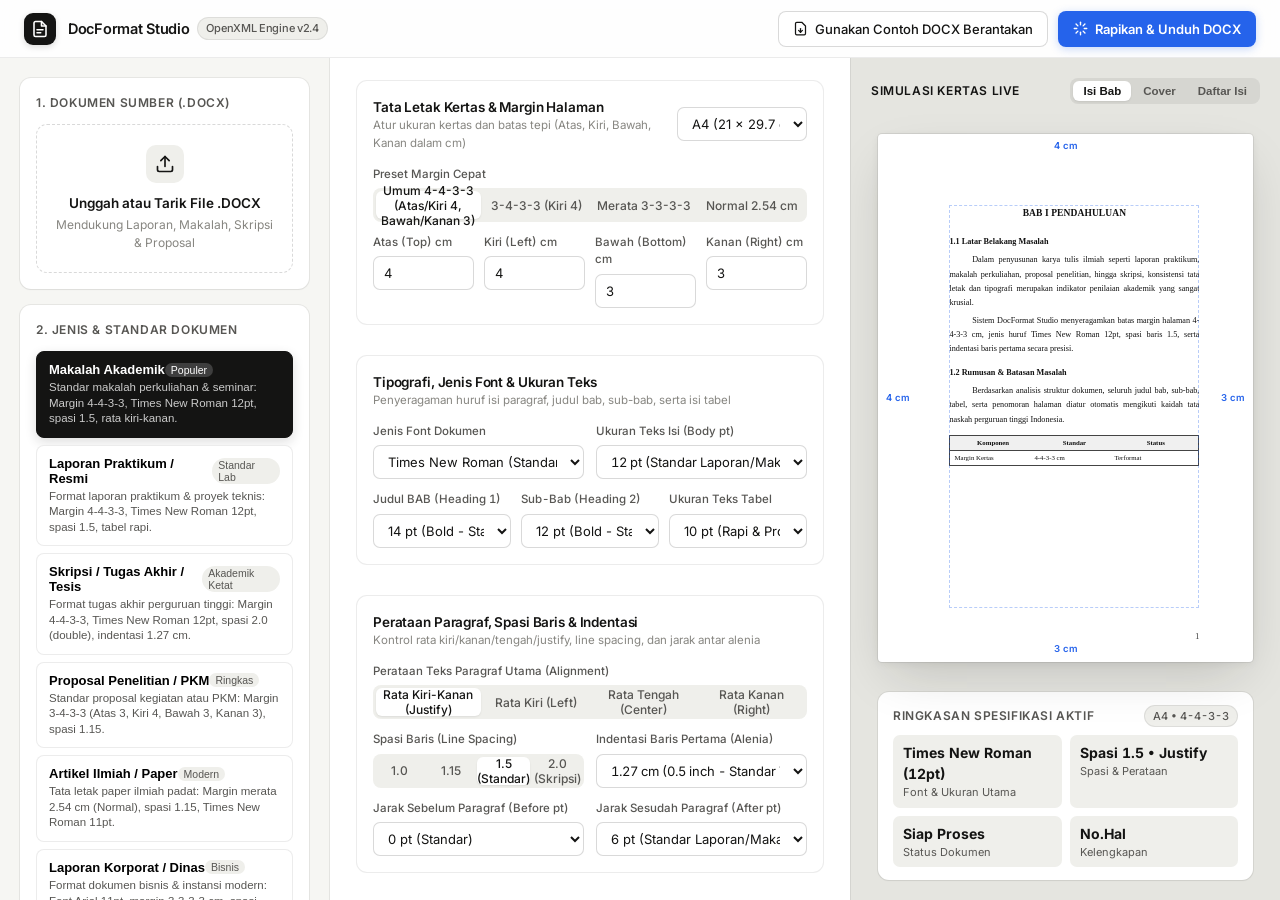
==== static/index.html @ 8f05985a "first commit" ====
<!DOCTYPE html>
<html lang="id">
<head>
  <meta charset="UTF-8" />
  <meta name="viewport" content="width=device-width, initial-scale=1.0" />
  <title>DocFormat Studio — Otomatisasi Format Laporan, Makalah & Skripsi (.DOCX)</title>
  <link rel="preconnect" href="https://fonts.googleapis.com">
  <link rel="preconnect" href="https://fonts.gstatic.com" crossorigin>
  <link href="https://fonts.googleapis.com/css2?family=Inter:wght@400;500;600;700&display=swap" rel="stylesheet">
  <link rel="stylesheet" href="styles.css" />
</head>
<body>
  <header class="app-header">
    <div class="brand-cluster">
      <div class="brand-mark">
        <svg width="18" height="18" viewBox="0 0 24 24" fill="none" stroke="currentColor" stroke-width="2.1" stroke-linecap="round" stroke-linejoin="round">
          <path d="M14 2H6a2 2 0 0 0-2 2v16a2 2 0 0 0 2 2h12a2 2 0 0 0 2-2V8z"></path>
          <polyline points="14 2 14 8 20 8"></polyline>
          <line x1="8" y1="13" x2="16" y2="13"></line>
          <line x1="8" y1="17" x2="13" y2="17"></line>
        </svg>
      </div>
      <div class="brand-title">
        DocFormat Studio
        <span class="brand-pill">OpenXML Engine v2.4</span>
      </div>
    </div>

    <div class="header-actions">
      <button type="button" id="btnLoadSample" class="btn btn-secondary" title="Muat contoh file DOCX berantakan untuk uji coba">
        <svg width="15" height="15" viewBox="0 0 24 24" fill="none" stroke="currentColor" stroke-width="2" stroke-linecap="round" stroke-linejoin="round">
          <path d="M14 2H6a2 2 0 0 0-2 2v16a2 2 0 0 0 2 2h12a2 2 0 0 0 2-2V8z"></path>
          <path d="M12 18v-6"></path>
          <path d="M9 15l3 3 3-3"></path>
        </svg>
        Gunakan Contoh DOCX Berantakan
      </button>

      <button type="button" id="btnProcessDoc" class="btn btn-brand">
        <svg width="15" height="15" viewBox="0 0 24 24" fill="none" stroke="currentColor" stroke-width="2.2" stroke-linecap="round" stroke-linejoin="round">
          <path d="M12 2v4"></path>
          <path d="m16.2 7.8 2.9-2.9"></path>
          <path d="M18 12h4"></path>
          <path d="m16.2 16.2 2.9 2.9"></path>
          <path d="M12 18v4"></path>
          <path d="m4.9 19.1 2.9-2.9"></path>
          <path d="M2 12h4"></path>
          <path d="m4.9 4.9 2.9 2.9"></path>
        </svg>
        <span id="btnProcessLabel">Rapikan &amp; Unduh DOCX</span>
      </button>
    </div>
  </header>

  <main class="workspace-grid">
    <!-- LEFT COLUMN: UPLOAD, PRESETS, MODULE CHECKLIST -->
    <aside class="col-panel col-left">
      <div class="panel-card">
        <div class="section-header">
          <span class="section-title">1. Dokumen Sumber (.DOCX)</span>
          <span id="fileSizeBadge" class="brand-pill tnum" style="display:none;">0 KB</span>
        </div>

        <input type="file" id="fileInput" accept=".docx" style="display:none;" />
        <div id="dropzone" class="dropzone">
          <div class="dropzone-icon">
            <svg width="20" height="20" viewBox="0 0 24 24" fill="none" stroke="currentColor" stroke-width="2" stroke-linecap="round" stroke-linejoin="round">
              <path d="M21 15v4a2 2 0 0 1-2 2H5a2 2 0 0 1-2-2v-4"></path>
              <polyline points="17 8 12 3 7 8"></polyline>
              <line x1="12" y1="3" x2="12" y2="15"></line>
            </svg>
          </div>
          <div class="dropzone-title" id="dropzoneTitle">Unggah atau Tarik File .DOCX</div>
          <div class="dropzone-sub">Mendukung Laporan, Makalah, Skripsi &amp; Proposal</div>
        </div>

        <div id="fileStatusBox" class="file-status-box">
          <div class="file-meta-top">
            <span class="file-name" id="inspectedFilename">dokumen.docx</span>
          </div>
          <div class="file-badges" id="inspectedBadges"></div>
        </div>
      </div>

      <div class="panel-card">
        <div class="section-header">
          <span class="section-title">2. Jenis &amp; Standar Dokumen</span>
        </div>
        <div id="presetList" class="preset-grid"></div>
      </div>

      <div class="panel-card">
        <div class="section-header">
          <span class="section-title">3. Bagian yang Dirapikan</span>
          <button type="button" id="btnToggleAllModules" style="border:none;background:none;color:var(--brand);font-size:11.5px;font-weight:600;cursor:pointer;">Pilih Semua</button>
        </div>
        <div class="module-checklist" id="moduleChecklist">
          <label class="module-chip checked" data-mod="margin">
            <input type="checkbox" checked />
            <span class="chip-box">✓</span>
            <span>Margin &amp; Kertas</span>
          </label>
          <label class="module-chip checked" data-mod="font">
            <input type="checkbox" checked />
            <span class="chip-box">✓</span>
            <span>Jenis Font</span>
          </label>
          <label class="module-chip checked" data-mod="font_size">
            <input type="checkbox" checked />
            <span class="chip-box">✓</span>
            <span>Ukuran Teks</span>
          </label>
          <label class="module-chip checked" data-mod="alignment">
            <input type="checkbox" checked />
            <span class="chip-box">✓</span>
            <span>Perataan Teks</span>
          </label>
          <label class="module-chip checked" data-mod="line_spacing">
            <input type="checkbox" checked />
            <span class="chip-box">✓</span>
            <span>Spasi Baris</span>
          </label>
          <label class="module-chip checked" data-mod="paragraph_spacing">
            <input type="checkbox" checked />
            <span class="chip-box">✓</span>
            <span>Jarak Paragraf</span>
          </label>
          <label class="module-chip checked" data-mod="indentation">
            <input type="checkbox" checked />
            <span class="chip-box">✓</span>
            <span>Indentasi Alenia</span>
          </label>
          <label class="module-chip checked" data-mod="headings">
            <input type="checkbox" checked />
            <span class="chip-box">✓</span>
            <span>Heading Bab/Sub</span>
          </label>
          <label class="module-chip checked" data-mod="page_numbers">
            <input type="checkbox" checked />
            <span class="chip-box">✓</span>
            <span>Nomor Halaman</span>
          </label>
          <label class="module-chip checked" data-mod="tables">
            <input type="checkbox" checked />
            <span class="chip-box">✓</span>
            <span>Format Tabel</span>
          </label>
          <label class="module-chip checked" data-mod="clean_empty_lines">
            <input type="checkbox" checked />
            <span class="chip-box">✓</span>
            <span>Hapus Enter Kosong</span>
          </label>
          <label class="module-chip" data-mod="auto_toc">
            <input type="checkbox" />
            <span class="chip-box">✓</span>
            <span>Daftar Isi Otomatis</span>
          </label>
          <label class="module-chip" data-mod="auto_cover" style="grid-column: span 2;">
            <input type="checkbox" />
            <span class="chip-box">✓</span>
            <span>Buat Cover Otomatis (Jika Belum Ada)</span>
          </label>
        </div>
      </div>
    </aside>

    <!-- CENTER COLUMN: GRANULAR FORMATTING CONTROLS -->
    <section class="col-panel col-center">
      <!-- GROUP A: MARGIN & UKURAN KERTAS -->
      <div class="config-group" id="groupMargin">
        <div class="group-header">
          <div>
            <div class="group-title">Tata Letak Kertas &amp; Margin Halaman</div>
            <div class="group-subtitle">Atur ukuran kertas dan batas tepi (Atas, Kiri, Bawah, Kanan dalam cm)</div>
          </div>
          <select id="paperSize" class="select-control" style="width:130px;">
            <option value="A4">A4 (21 × 29.7 cm)</option>
            <option value="F4">F4 / Folio (21.5 × 33 cm)</option>
            <option value="Letter">Letter (21.6 × 27.9 cm)</option>
            <option value="Legal">Legal (21.6 × 35.6 cm)</option>
          </select>
        </div>

        <div class="form-field" style="margin-bottom:12px;">
          <span class="form-label">Preset Margin Cepat</span>
          <div class="segmented-pills" id="marginPresetGroup">
            <button type="button" class="seg-btn active" data-margin="4,4,3,3">Umum 4-4-3-3 (Atas/Kiri 4, Bawah/Kanan 3)</button>
            <button type="button" class="seg-btn" data-margin="3,4,3,3">3-4-3-3 (Kiri 4)</button>
            <button type="button" class="seg-btn" data-margin="3,3,3,3">Merata 3-3-3-3</button>
            <button type="button" class="seg-btn" data-margin="2.54,2.54,2.54,2.54">Normal 2.54 cm</button>
          </div>
        </div>

        <div class="field-grid-4 tnum">
          <div class="form-field">
            <label class="form-label" for="marginTop">Atas (Top) cm</label>
            <input type="number" id="marginTop" class="input-control" step="0.1" min="1" max="8" value="4.0" />
          </div>
          <div class="form-field">
            <label class="form-label" for="marginLeft">Kiri (Left) cm</label>
            <input type="number" id="marginLeft" class="input-control" step="0.1" min="1" max="8" value="4.0" />
          </div>
          <div class="form-field">
            <label class="form-label" for="marginBottom">Bawah (Bottom) cm</label>
            <input type="number" id="marginBottom" class="input-control" step="0.1" min="1" max="8" value="3.0" />
          </div>
          <div class="form-field">
            <label class="form-label" for="marginRight">Kanan (Right) cm</label>
            <input type="number" id="marginRight" class="input-control" step="0.1" min="1" max="8" value="3.0" />
          </div>
        </div>
      </div>

      <!-- GROUP B: TIPOGRAFI, JENIS FONT & UKURAN TEKS -->
      <div class="config-group" id="groupTypography">
        <div class="group-header">
          <div>
            <div class="group-title">Tipografi, Jenis Font &amp; Ukuran Teks</div>
            <div class="group-subtitle">Penyeragaman huruf isi paragraf, judul bab, sub-bab, serta isi tabel</div>
          </div>
        </div>

        <div class="field-grid-2" style="margin-bottom:12px;">
          <div class="form-field">
            <label class="form-label" for="fontName">Jenis Font Dokumen</label>
            <select id="fontName" class="select-control">
              <option value="Times New Roman">Times New Roman (Standar Karya Ilmiah)</option>
              <option value="Arial">Arial (Laporan Teknis / Dinas)</option>
              <option value="Calibri">Calibri (Dokumen Modern)</option>
              <option value="Georgia">Georgia (Editorial Akademik)</option>
              <option value="Garamond">Garamond (Buku &amp; Monograf)</option>
              <option value="Bookman Old Style">Bookman Old Style</option>
              <option value="Tahoma">Tahoma</option>
            </select>
          </div>
          <div class="form-field">
            <label class="form-label" for="fontSizeBody">Ukuran Teks Isi (Body pt)</label>
            <select id="fontSizeBody" class="select-control tnum">
              <option value="10">10 pt</option>
              <option value="11">11 pt</option>
              <option value="12" selected>12 pt (Standar Laporan/Makalah)</option>
              <option value="13">13 pt</option>
              <option value="14">14 pt</option>
            </select>
          </div>
        </div>

        <div class="field-grid-3 tnum">
          <div class="form-field">
            <label class="form-label" for="fontSizeH1">Judul BAB (Heading 1)</label>
            <select id="fontSizeH1" class="select-control">
              <option value="12">12 pt (Bold)</option>
              <option value="13">13 pt (Bold)</option>
              <option value="14" selected>14 pt (Bold - Standar)</option>
              <option value="16">16 pt (Bold)</option>
            </select>
          </div>
          <div class="form-field">
            <label class="form-label" for="fontSizeH2">Sub-Bab (Heading 2)</label>
            <select id="fontSizeH2" class="select-control">
              <option value="11">11 pt (Bold)</option>
              <option value="12" selected>12 pt (Bold - Standar)</option>
              <option value="13">13 pt (Bold)</option>
            </select>
          </div>
          <div class="form-field">
            <label class="form-label" for="fontSizeTable">Ukuran Teks Tabel</label>
            <select id="fontSizeTable" class="select-control">
              <option value="9">9 pt</option>
              <option value="10" selected>10 pt (Rapi &amp; Proporsional)</option>
              <option value="11">11 pt</option>
              <option value="12">12 pt</option>
            </select>
          </div>
        </div>
      </div>

      <!-- GROUP C: PERATAAN, SPASI BARIS, INDENTASI & JARAK PARAGRAF -->
      <div class="config-group" id="groupParagraph">
        <div class="group-header">
          <div>
            <div class="group-title">Perataan Paragraf, Spasi Baris &amp; Indentasi</div>
            <div class="group-subtitle">Kontrol rata kiri/kanan/tengah/justify, line spacing, dan jarak antar alenia</div>
          </div>
        </div>

        <div class="form-field" style="margin-bottom:12px;">
          <span class="form-label">Perataan Teks Paragraf Utama (Alignment)</span>
          <div class="segmented-pills" id="alignBodyGroup">
            <button type="button" class="seg-btn active" data-align="both">Rata Kiri-Kanan (Justify)</button>
            <button type="button" class="seg-btn" data-align="left">Rata Kiri (Left)</button>
            <button type="button" class="seg-btn" data-align="center">Rata Tengah (Center)</button>
            <button type="button" class="seg-btn" data-align="right">Rata Kanan (Right)</button>
          </div>
        </div>

        <div class="field-grid-2" style="margin-bottom:12px;">
          <div class="form-field">
            <span class="form-label">Spasi Baris (Line Spacing)</span>
            <div class="segmented-pills tnum" id="lineSpacingGroup">
              <button type="button" class="seg-btn" data-spacing="1.0">1.0</button>
              <button type="button" class="seg-btn" data-spacing="1.15">1.15</button>
              <button type="button" class="seg-btn active" data-spacing="1.5">1.5 (Standar)</button>
              <button type="button" class="seg-btn" data-spacing="2.0">2.0 (Skripsi)</button>
            </div>
          </div>

          <div class="form-field">
            <label class="form-label" for="firstLineIndent">Indentasi Baris Pertama (Alenia)</label>
            <select id="firstLineIndent" class="select-control tnum">
              <option value="1.27" selected>1.27 cm (0.5 inch - Standar Tab)</option>
              <option value="1.0">1.00 cm (6 Ketuk)</option>
              <option value="1.5">1.50 cm</option>
              <option value="0">0 cm (Tanpa Indentasi / Block)</option>
            </select>
          </div>
        </div>

        <div class="field-grid-2 tnum">
          <div class="form-field">
            <label class="form-label" for="spaceBefore">Jarak Sebelum Paragraf (Before pt)</label>
            <select id="spaceBefore" class="select-control">
              <option value="0" selected>0 pt (Standar)</option>
              <option value="3">3 pt</option>
              <option value="6">6 pt</option>
              <option value="12">12 pt</option>
            </select>
          </div>
          <div class="form-field">
            <label class="form-label" for="spaceAfter">Jarak Sesudah Paragraf (After pt)</label>
            <select id="spaceAfter" class="select-control">
              <option value="0">0 pt (Rapat / Skripsi 2.0)</option>
              <option value="4">4 pt</option>
              <option value="6" selected>6 pt (Standar Laporan/Makalah)</option>
              <option value="8">8 pt</option>
              <option value="10">10 pt</option>
            </select>
          </div>
        </div>
      </div>

      <!-- GROUP D: HEADING BAB, SUB-BAB & PENOMORAN HALAMAN -->
      <div class="config-group" id="groupStructure">
        <div class="group-header">
          <div>
            <div class="group-title">Heading Bab, Sub-Bab &amp; Penomoran Halaman</div>
            <div class="group-subtitle">Aturan judul BAB baru, kapitalisasi, warna teks, dan letak nomor halaman</div>
          </div>
        </div>

        <div class="field-grid-2" style="margin-bottom:10px;">
          <div class="form-field">
            <label class="form-label" for="alignH1">Perataan Judul BAB (Heading 1)</label>
            <select id="alignH1" class="select-control">
              <option value="center" selected>Rata Tengah (Center - Standar BAB)</option>
              <option value="left">Rata Kiri (Left)</option>
            </select>
          </div>
          <div class="form-field">
            <label class="form-label" for="pageNumPos">Posisi Penomoran Halaman</label>
            <select id="pageNumPos" class="select-control">
              <option value="bottom_right" selected>Bawah Kanan (Footer Right)</option>
              <option value="bottom_center">Bawah Tengah (Footer Center)</option>
              <option value="top_right">Atas Kanan (Header Right)</option>
              <option value="none">Tanpa Nomor Halaman</option>
            </select>
          </div>
        </div>

        <div class="switch-row">
          <div>
            <div class="switch-label">Mulai Setiap BAB di Halaman Baru (Page Break Before)</div>
            <div class="switch-sub">Otomatis memindahkan BAB I, BAB II, BAB III, Daftar Pustaka ke lembaran baru</div>
          </div>
          <div id="swPageBreakBab" class="toggle-switch on" role="switch" aria-checked="true"></div>
        </div>

        <div class="switch-row">
          <div>
            <div class="switch-label">Kapitalisasi Judul BAB Otomatis (UPPERCASE)</div>
            <div class="switch-sub">Mengubah "bab i pendahuluan" menjadi "BAB I PENDAHULUAN" cetak tebal</div>
          </div>
          <div id="swUppercaseBab" class="toggle-switch on" role="switch" aria-checked="true"></div>
        </div>

        <div class="switch-row">
          <div>
            <div class="switch-label">Netralkan Warna Teks ke Hitam Resmi (#000000)</div>
            <div class="switch-sub">Menghapus warna teks biru/merah/abu-abu hasil copy-paste dari web</div>
          </div>
          <div id="swForceBlack" class="toggle-switch on" role="switch" aria-checked="true"></div>
        </div>
      </div>

      <!-- GROUP E: GENERATOR COVER / HALAMAN SAMPUL OTOMATIS -->
      <div class="config-group" id="groupCover">
        <div class="group-header">
          <div>
            <div class="group-title">Halaman Sampul (Cover) Otomatis</div>
            <div class="group-subtitle">Disisipkan di halaman pertama apabila dokumen belum memiliki cover</div>
          </div>
          <label style="display:flex;align-items:center;gap:6px;font-size:12px;font-weight:500;cursor:pointer;">
            <input type="checkbox" id="chkForceCover" />
            <span>Paksa Tambah Cover</span>
          </label>
        </div>

        <div class="field-grid-2" style="margin-bottom:10px;">
          <div class="form-field">
            <label class="form-label" for="covDocLabel">Label Jenis Dokumen</label>
            <input type="text" id="covDocLabel" class="input-control" value="MAKALAH" placeholder="MAKALAH / LAPORAN AKHIR / SKRIPSI" />
          </div>
          <div class="form-field">
            <label class="form-label" for="covCourse">Mata Kuliah / Proyek (Opsional)</label>
            <input type="text" id="covCourse" class="input-control" value="Metodologi Penelitian &amp; Tata Tulis Ilmiah" placeholder="Nama Mata Kuliah" />
          </div>
        </div>

        <div class="form-field" style="margin-bottom:10px;">
          <label class="form-label" for="covTitle">Judul Lengkap Laporan / Makalah</label>
          <input type="text" id="covTitle" class="input-control" value="IMPLEMENTASI OTOMATISASI TATA LETAK DOKUMEN KARYA ILMIAH BERBASIS OPENXML" placeholder="Masukkan judul dokumen..." />
        </div>

        <div class="field-grid-3" style="margin-bottom:10px;">
          <div class="form-field">
            <label class="form-label" for="covAuthor">Nama Penyusun / Kelompok</label>
            <input type="text" id="covAuthor" class="input-control" value="Ahmad Fauzan &amp; Tim Peneliti" />
          </div>
          <div class="form-field">
            <label class="form-label" for="covNim">NIM / NPM / NIP</label>
            <input type="text" id="covNim" class="input-control tnum" value="2201040089" />
          </div>
          <div class="form-field">
            <label class="form-label" for="covLecturer">Dosen Pengampu / Pembimbing</label>
            <input type="text" id="covLecturer" class="input-control" value="Dr. Ir. Hendra Wijaya, M.Kom." />
          </div>
        </div>

        <div class="field-grid-3">
          <div class="form-field">
            <label class="form-label" for="covFaculty">Fakultas / Program Studi</label>
            <input type="text" id="covFaculty" class="input-control" value="FAKULTAS ILMU KOMPUTER" />
          </div>
          <div class="form-field">
            <label class="form-label" for="covInstitution">Nama Universitas / Instansi</label>
            <input type="text" id="covInstitution" class="input-control" value="UNIVERSITAS INDONESIA RAYA" />
          </div>
          <div class="form-field">
            <label class="form-label" for="covYear">Kota &amp; Tahun</label>
            <input type="text" id="covYear" class="input-control tnum" value="JAKARTA • 2026" />
          </div>
        </div>
      </div>
    </section>

    <!-- RIGHT COLUMN: LIVE INTERACTIVE PAPER SIMULATOR & STATS -->
    <aside class="col-panel col-right">
      <div class="preview-toolbar">
        <span class="section-title" style="color:var(--text-primary);">Simulasi Kertas Live</span>
        <div class="preview-tabs" id="previewTabs">
          <button type="button" class="preview-tab active" data-tab="body">Isi Bab</button>
          <button type="button" class="preview-tab" data-tab="cover">Cover</button>
          <button type="button" class="preview-tab" data-tab="toc">Daftar Isi</button>
        </div>
      </div>

      <div class="paper-stage" id="paperStage">
        <span class="margin-badge mb-top tnum" id="mbTop">4.0 cm</span>
        <span class="margin-badge mb-left tnum" id="mbLeft">4.0 cm</span>
        <span class="margin-badge mb-bottom tnum" id="mbBottom">3.0 cm</span>
        <span class="margin-badge mb-right tnum" id="mbRight">3.0 cm</span>

        <div class="paper-margin-guide" id="paperMarginBox"></div>
        <div class="paper-content" id="paperContent"></div>
        <div class="pv-page-num tnum" id="pvPageNum">1</div>
      </div>

      <div class="stats-drawer" id="statsDrawer">
        <div style="display:flex;align-items:center;justify-content:space-between;">
          <span class="section-title">Ringkasan Spesifikasi Aktif</span>
          <span id="activeSpecBadge" class="brand-pill tnum">A4 • 4-4-3-3</span>
        </div>
        <div class="stats-grid tnum" id="liveSpecGrid">
          <div class="stat-item">
            <span class="stat-val" id="stFont">Times New Roman</span>
            <span class="stat-lbl">Font &amp; Ukuran Utama</span>
          </div>
          <div class="stat-item">
            <span class="stat-val" id="stSpacing">1.5 Baris • Justify</span>
            <span class="stat-lbl">Spasi &amp; Perataan</span>
          </div>
          <div class="stat-item">
            <span class="stat-val" id="stParaCount">Siap Proses</span>
            <span class="stat-lbl">Status Dokumen</span>
          </div>
          <div class="stat-item">
            <span class="stat-val" id="stExtras">Penomoran Aktif</span>
            <span class="stat-lbl">Kelengkapan</span>
          </div>
        </div>
      </div>
    </aside>
  </main>

  <div id="toastBanner" class="toast-banner">
    <svg width="16" height="16" viewBox="0 0 24 24" fill="none" stroke="#34d399" stroke-width="2.5" stroke-linecap="round" stroke-linejoin="round">
      <polyline points="20 6 9 17 4 12"></polyline>
    </svg>
    <span id="toastText">Dokumen berhasil dirapikan!</span>
  </div>

  <script src="docx_client_engine.js"></script>
  <script src="app.js"></script>
</body>
</html>
---- static/styles.css ----
:root {
  --bg-app: #f6f6f3;
  --bg-surface: #ffffff;
  --bg-subtle: #efefeb;
  --bg-hover: #e7e7e2;
  --bg-canvas: #e5e5e0;
  --text-primary: #141413;
  --text-secondary: #575653;
  --text-tertiary: #878681;
  --border-subtle: rgba(20, 20, 19, 0.08);
  --border-strong: rgba(20, 20, 19, 0.16);
  --accent: #18181b;
  --accent-fg: #ffffff;
  --brand: #2563eb;
  --brand-soft: rgba(37, 99, 235, 0.09);
  --emerald: #059669;
  --emerald-soft: rgba(5, 150, 105, 0.1);
  --amber: #d97706;
  --amber-soft: rgba(217, 119, 6, 0.12);
  --radius-sm: 8px;
  --radius-md: 11px;
  --radius-lg: 15px;
  --shadow-card: 0 1px 2px rgba(0, 0, 0, 0.04), 0 0 0 1px rgba(20, 20, 19, 0.07);
  --shadow-elevated: 0 18px 40px -12px rgba(20, 20, 19, 0.14), 0 0 0 1px rgba(20, 20, 19, 0.08);
  --shadow-paper: 0 20px 50px -12px rgba(20, 20, 19, 0.18), 0 2px 8px rgba(20, 20, 19, 0.06), 0 0 0 1px rgba(20, 20, 19, 0.08);
  --ease-out: cubic-bezier(0.22, 1, 0.36, 1);
  --ease-drawer: cubic-bezier(0.32, 0.72, 0, 1);
}

*, *::before, *::after {
  box-sizing: border-box;
  margin: 0;
  padding: 0;
}

html, body {
  height: 100%;
  background-color: var(--bg-app);
  color: var(--text-primary);
  font-family: 'Inter', -apple-system, BlinkMacSystemFont, "Segoe UI", Roboto, sans-serif;
  font-size: 13.5px;
  line-height: 1.5;
  -webkit-font-smoothing: antialiased;
  -moz-osx-font-smoothing: grayscale;
}

.tnum {
  font-variant-numeric: tabular-nums;
  font-feature-settings: "tnum";
}

.app-header {
  height: 58px;
  background: rgba(255, 255, 255, 0.86);
  backdrop-filter: blur(14px);
  -webkit-backdrop-filter: blur(14px);
  border-bottom: 1px solid var(--border-subtle);
  padding: 0 24px;
  display: flex;
  align-items: center;
  justify-content: space-between;
  position: sticky;
  top: 0;
  z-index: 40;
}

.brand-cluster {
  display: flex;
  align-items: center;
  gap: 12px;
}

.brand-mark {
  width: 32px;
  height: 32px;
  border-radius: 9px;
  background: var(--text-primary);
  color: #fff;
  display: flex;
  align-items: center;
  justify-content: center;
  box-shadow: 0 2px 6px rgba(0,0,0,0.14);
}

.brand-title {
  font-weight: 600;
  font-size: 14.5px;
  letter-spacing: -0.02em;
  display: flex;
  align-items: center;
  gap: 8px;
}

.brand-pill {
  font-size: 11px;
  font-weight: 500;
  padding: 2px 8px;
  border-radius: 99px;
  background: var(--bg-subtle);
  color: var(--text-secondary);
  border: 1px solid var(--border-subtle);
}

.header-actions {
  display: flex;
  align-items: center;
  gap: 10px;
}

.workspace-grid {
  display: grid;
  grid-template-columns: 330px 1fr 430px;
  height: calc(100vh - 58px);
  overflow: hidden;
}

@media (max-width: 1260px) {
  .workspace-grid {
    grid-template-columns: 300px 1fr 370px;
  }
}

@media (max-width: 1024px) {
  .workspace-grid {
    grid-template-columns: 1fr;
    height: auto;
    overflow: visible;
  }
}

.col-panel {
  height: 100%;
  overflow-y: auto;
  padding: 20px;
  display: flex;
  flex-direction: column;
  gap: 16px;
}

.col-left {
  border-right: 1px solid var(--border-subtle);
  background: var(--bg-app);
}

.col-center {
  background: var(--bg-surface);
  padding: 22px 26px;
}

.col-right {
  border-left: 1px solid var(--border-subtle);
  background: var(--bg-canvas);
  padding: 20px;
  display: flex;
  flex-direction: column;
  align-items: center;
}

.panel-card {
  background: var(--bg-surface);
  border-radius: var(--radius-md);
  box-shadow: var(--shadow-card);
  padding: 16px;
  transition: box-shadow 200ms var(--ease-out);
}

.section-header {
  display: flex;
  align-items: center;
  justify-content: space-between;
  margin-bottom: 12px;
}

.section-title {
  font-size: 12px;
  font-weight: 600;
  text-transform: uppercase;
  letter-spacing: 0.05em;
  color: var(--text-secondary);
  display: flex;
  align-items: center;
  gap: 6px;
}

.dropzone {
  border: 1.5px dashed var(--border-strong);
  border-radius: var(--radius-md);
  background: var(--bg-surface);
  padding: 20px 16px;
  text-align: center;
  cursor: pointer;
  transition: transform 180ms var(--ease-out), border-color 180ms var(--ease-out), background-color 180ms var(--ease-out);
  position: relative;
}

.dropzone:hover, .dropzone.dragover {
  border-color: var(--brand);
  background: var(--brand-soft);
  transform: translateY(-1px);
}

.dropzone-icon {
  width: 38px;
  height: 38px;
  border-radius: 10px;
  background: var(--bg-subtle);
  color: var(--text-primary);
  margin: 0 auto 10px;
  display: flex;
  align-items: center;
  justify-content: center;
  transition: transform 200ms var(--ease-out);
}

.dropzone:hover .dropzone-icon {
  transform: scale(1.06);
  background: #fff;
  color: var(--brand);
}

.dropzone-title {
  font-weight: 600;
  font-size: 13.5px;
  color: var(--text-primary);
  margin-bottom: 3px;
}

.dropzone-sub {
  font-size: 12px;
  color: var(--text-tertiary);
}

.file-status-box {
  margin-top: 12px;
  padding: 11px 12px;
  border-radius: var(--radius-sm);
  background: var(--bg-subtle);
  display: none;
  flex-direction: column;
  gap: 8px;
  animation: slideFadeIn 220ms var(--ease-out);
}

.file-status-box.visible {
  display: flex;
}

.file-meta-top {
  display: flex;
  align-items: center;
  justify-content: space-between;
  gap: 8px;
}

.file-name {
  font-weight: 600;
  font-size: 12.5px;
  color: var(--text-primary);
  white-space: nowrap;
  overflow: hidden;
  text-overflow: ellipsis;
}

.file-badges {
  display: flex;
  flex-wrap: wrap;
  gap: 6px;
}

.meta-tag {
  font-size: 11px;
  font-weight: 500;
  padding: 2px 7px;
  border-radius: 5px;
  background: var(--bg-surface);
  color: var(--text-secondary);
  box-shadow: 0 0 0 1px var(--border-subtle);
}

.meta-tag.warn {
  background: var(--amber-soft);
  color: var(--amber);
}

.meta-tag.ok {
  background: var(--emerald-soft);
  color: var(--emerald);
}

.preset-grid {
  display: flex;
  flex-direction: column;
  gap: 7px;
}

.preset-btn {
  width: 100%;
  text-align: left;
  background: var(--bg-surface);
  border: 1px solid var(--border-subtle);
  border-radius: var(--radius-sm);
  padding: 10px 12px;
  cursor: pointer;
  transition: all 160ms var(--ease-out);
  display: flex;
  flex-direction: column;
  gap: 3px;
}

.preset-btn:hover {
  border-color: var(--border-strong);
  background: var(--bg-subtle);
}

.preset-btn:active {
  transform: scale(0.985);
}

.preset-btn.active {
  border-color: var(--text-primary);
  background: var(--text-primary);
  color: #ffffff;
  box-shadow: 0 4px 12px rgba(20, 20, 19, 0.14);
}

.preset-top {
  display: flex;
  align-items: center;
  justify-content: space-between;
}

.preset-name {
  font-weight: 600;
  font-size: 13px;
}

.preset-badge {
  font-size: 10.5px;
  font-weight: 500;
  padding: 1px 6px;
  border-radius: 99px;
  background: var(--bg-subtle);
  color: var(--text-secondary);
}

.preset-btn.active .preset-badge {
  background: rgba(255, 255, 255, 0.18);
  color: #fff;
}

.preset-desc {
  font-size: 11.5px;
  color: var(--text-secondary);
  line-height: 1.35;
}

.preset-btn.active .preset-desc {
  color: rgba(255, 255, 255, 0.78);
}

.module-checklist {
  display: grid;
  grid-template-columns: 1fr 1fr;
  gap: 7px;
}

.module-chip {
  display: flex;
  align-items: center;
  gap: 8px;
  padding: 7px 9px;
  border-radius: var(--radius-sm);
  border: 1px solid var(--border-subtle);
  background: var(--bg-surface);
  cursor: pointer;
  user-select: none;
  font-size: 12px;
  font-weight: 500;
  color: var(--text-secondary);
  transition: all 150ms var(--ease-out);
}

.module-chip:hover {
  background: var(--bg-subtle);
}

.module-chip input {
  display: none;
}

.chip-box {
  width: 15px;
  height: 15px;
  border-radius: 4px;
  border: 1.5px solid var(--border-strong);
  display: flex;
  align-items: center;
  justify-content: center;
  transition: all 150ms var(--ease-out);
  flex-shrink: 0;
}

.module-chip.checked {
  border-color: rgba(37, 99, 235, 0.35);
  background: rgba(37, 99, 235, 0.05);
  color: var(--text-primary);
}

.module-chip.checked .chip-box {
  background: var(--brand);
  border-color: var(--brand);
  color: #fff;
}

.config-group {
  border: 1px solid var(--border-subtle);
  border-radius: var(--radius-md);
  padding: 16px;
  margin-bottom: 14px;
  background: var(--bg-surface);
  transition: opacity 200ms var(--ease-out);
}

.config-group.disabled-module {
  opacity: 0.45;
}

.group-header {
  display: flex;
  align-items: center;
  justify-content: space-between;
  margin-bottom: 14px;
}

.group-title {
  font-weight: 600;
  font-size: 13.5px;
  letter-spacing: -0.01em;
  display: flex;
  align-items: center;
  gap: 8px;
}

.group-subtitle {
  font-size: 11.5px;
  color: var(--text-tertiary);
}

.field-grid-2 {
  display: grid;
  grid-template-columns: 1fr 1fr;
  gap: 12px;
}

.field-grid-4 {
  display: grid;
  grid-template-columns: repeat(4, 1fr);
  gap: 10px;
}

.field-grid-3 {
  display: grid;
  grid-template-columns: repeat(3, 1fr);
  gap: 10px;
}

.form-field {
  display: flex;
  flex-direction: column;
  gap: 5px;
}

.form-label {
  font-size: 11.5px;
  font-weight: 500;
  color: var(--text-secondary);
  display: flex;
  align-items: center;
  justify-content: space-between;
}

.input-control, .select-control {
  height: 34px;
  padding: 0 10px;
  border-radius: 7px;
  border: 1px solid var(--border-strong);
  background: var(--bg-surface);
  color: var(--text-primary);
  font-family: inherit;
  font-size: 13px;
  transition: border-color 150ms var(--ease-out), box-shadow 150ms var(--ease-out);
  width: 100%;
}

.input-control:focus, .select-control:focus {
  outline: none;
  border-color: var(--brand);
  box-shadow: 0 0 0 3px var(--brand-soft);
}

.segmented-pills {
  display: flex;
  background: var(--bg-subtle);
  padding: 3px;
  border-radius: 8px;
  gap: 3px;
}

.seg-btn {
  flex: 1;
  height: 28px;
  border: none;
  background: transparent;
  border-radius: 6px;
  font-family: inherit;
  font-size: 12px;
  font-weight: 500;
  color: var(--text-secondary);
  cursor: pointer;
  display: flex;
  align-items: center;
  justify-content: center;
  gap: 5px;
  transition: all 160ms var(--ease-out);
}

.seg-btn:hover {
  color: var(--text-primary);
}

.seg-btn.active {
  background: var(--bg-surface);
  color: var(--text-primary);
  box-shadow: 0 1px 2px rgba(0,0,0,0.08);
}

.switch-row {
  display: flex;
  align-items: center;
  justify-content: space-between;
  padding: 7px 0;
}

.switch-label {
  font-size: 12.5px;
  color: var(--text-primary);
  font-weight: 500;
}

.switch-sub {
  font-size: 11px;
  color: var(--text-tertiary);
}

.toggle-switch {
  position: relative;
  width: 36px;
  height: 20px;
  background: var(--bg-hover);
  border-radius: 99px;
  cursor: pointer;
  transition: background 180ms var(--ease-out);
  flex-shrink: 0;
}

.toggle-switch::after {
  content: '';
  position: absolute;
  top: 2px;
  left: 2px;
  width: 16px;
  height: 16px;
  background: #fff;
  border-radius: 50%;
  box-shadow: 0 1px 2px rgba(0,0,0,0.2);
  transition: transform 180ms var(--ease-out);
}

.toggle-switch.on {
  background: var(--text-primary);
}

.toggle-switch.on::after {
  transform: translateX(16px);
}

.btn {
  height: 36px;
  padding: 0 14px;
  border-radius: 8px;
  font-family: inherit;
  font-size: 13px;
  font-weight: 500;
  cursor: pointer;
  display: inline-flex;
  align-items: center;
  justify-content: center;
  gap: 7px;
  border: 1px solid transparent;
  transition: transform 140ms var(--ease-out), background-color 140ms var(--ease-out), box-shadow 140ms var(--ease-out);
  user-select: none;
  text-decoration: none;
}

.btn:active {
  transform: scale(0.975);
}

.btn-secondary {
  background: var(--bg-surface);
  color: var(--text-primary);
  border-color: var(--border-strong);
}

.btn-secondary:hover {
  background: var(--bg-subtle);
}

.btn-primary {
  background: var(--text-primary);
  color: #ffffff;
  font-weight: 600;
  box-shadow: 0 2px 6px rgba(20, 20, 19, 0.18);
}

.btn-primary:hover {
  background: #27272a;
}

.btn-brand {
  background: var(--brand);
  color: #ffffff;
  font-weight: 600;
  box-shadow: 0 2px 8px rgba(37, 99, 235, 0.25);
}

.btn-brand:hover {
  background: #1d4ed8;
}

.preview-toolbar {
  width: 100%;
  display: flex;
  align-items: center;
  justify-content: space-between;
  margin-bottom: 14px;
}

.preview-tabs {
  display: flex;
  background: rgba(20, 20, 19, 0.07);
  padding: 3px;
  border-radius: 8px;
  gap: 2px;
}

.preview-tab {
  border: none;
  background: transparent;
  padding: 4px 10px;
  border-radius: 6px;
  font-size: 11.5px;
  font-weight: 600;
  color: var(--text-secondary);
  cursor: pointer;
  transition: all 150ms var(--ease-out);
}

.preview-tab.active {
  background: #fff;
  color: var(--text-primary);
  box-shadow: 0 1px 2px rgba(0,0,0,0.08);
}

.paper-stage {
  width: 100%;
  max-width: 375px;
  aspect-ratio: 210 / 297;
  background: #ffffff;
  border-radius: 4px;
  box-shadow: var(--shadow-paper);
  position: relative;
  overflow: hidden;
  transition: all 240ms var(--ease-out);
  display: flex;
  flex-direction: column;
}

.paper-margin-guide {
  position: absolute;
  border: 1px dashed rgba(37, 99, 235, 0.32);
  pointer-events: none;
  transition: all 220ms var(--ease-out);
  z-index: 2;
}

.margin-badge {
  position: absolute;
  font-size: 9.5px;
  font-weight: 600;
  color: var(--brand);
  background: rgba(255, 255, 255, 0.92);
  padding: 1px 4px;
  border-radius: 3px;
  pointer-events: none;
  z-index: 3;
}

.mb-top { top: 4px; left: 50%; transform: translateX(-50%); }
.mb-left { left: 4px; top: 50%; transform: translateY(-50%); }
.mb-bottom { bottom: 4px; left: 50%; transform: translateX(-50%); }
.mb-right { right: 4px; top: 50%; transform: translateY(-50%); }

.paper-content {
  position: absolute;
  overflow: hidden;
  transition: all 220ms var(--ease-out);
  color: #111;
  display: flex;
  flex-direction: column;
}

.pv-h1 {
  font-weight: 700;
  margin-bottom: 8px;
  letter-spacing: 0.01em;
}

.pv-h2 {
  font-weight: 700;
  margin-top: 6px;
  margin-bottom: 4px;
}

.pv-p {
  margin-bottom: 6px;
}

.pv-page-num {
  position: absolute;
  font-size: 9px;
  color: #444;
  font-weight: 500;
  z-index: 4;
}

.pv-cover-box {
  height: 100%;
  display: flex;
  flex-direction: column;
  justify-content: space-between;
  align-items: center;
  text-align: center;
  padding: 6px 2px;
}

.pv-toc-row {
  display: flex;
  align-items: baseline;
  justify-content: space-between;
  font-size: 8.5px;
  margin-bottom: 4px;
}

.pv-toc-dots {
  flex: 1;
  border-bottom: 1px dotted #888;
  margin: 0 5px;
}

.toast-banner {
  position: fixed;
  bottom: 22px;
  right: 22px;
  background: var(--text-primary);
  color: #fff;
  padding: 12px 16px;
  border-radius: 10px;
  box-shadow: var(--shadow-elevated);
  display: flex;
  align-items: center;
  gap: 10px;
  font-size: 13px;
  font-weight: 500;
  transform: translateY(120%);
  opacity: 0;
  transition: transform 280ms var(--ease-drawer), opacity 280ms var(--ease-drawer);
  z-index: 100;
}

.toast-banner.show {
  transform: translateY(0);
  opacity: 1;
}

.stats-drawer {
  margin-top: 14px;
  width: 100%;
  max-width: 375px;
  background: var(--bg-surface);
  border-radius: var(--radius-md);
  box-shadow: var(--shadow-card);
  padding: 13px 15px;
}

.stats-grid {
  display: grid;
  grid-template-columns: repeat(2, 1fr);
  gap: 8px;
  margin-top: 8px;
}

.stat-item {
  background: var(--bg-subtle);
  padding: 7px 10px;
  border-radius: 7px;
  display: flex;
  flex-direction: column;
}

.stat-val {
  font-weight: 700;
  font-size: 14px;
  color: var(--text-primary);
}

.stat-lbl {
  font-size: 11px;
  color: var(--text-secondary);
}

@keyframes slideFadeIn {
  from {
    opacity: 0;
    transform: translateY(4px);
  }
  to {
    opacity: 1;
    transform: translateY(0);
  }
}
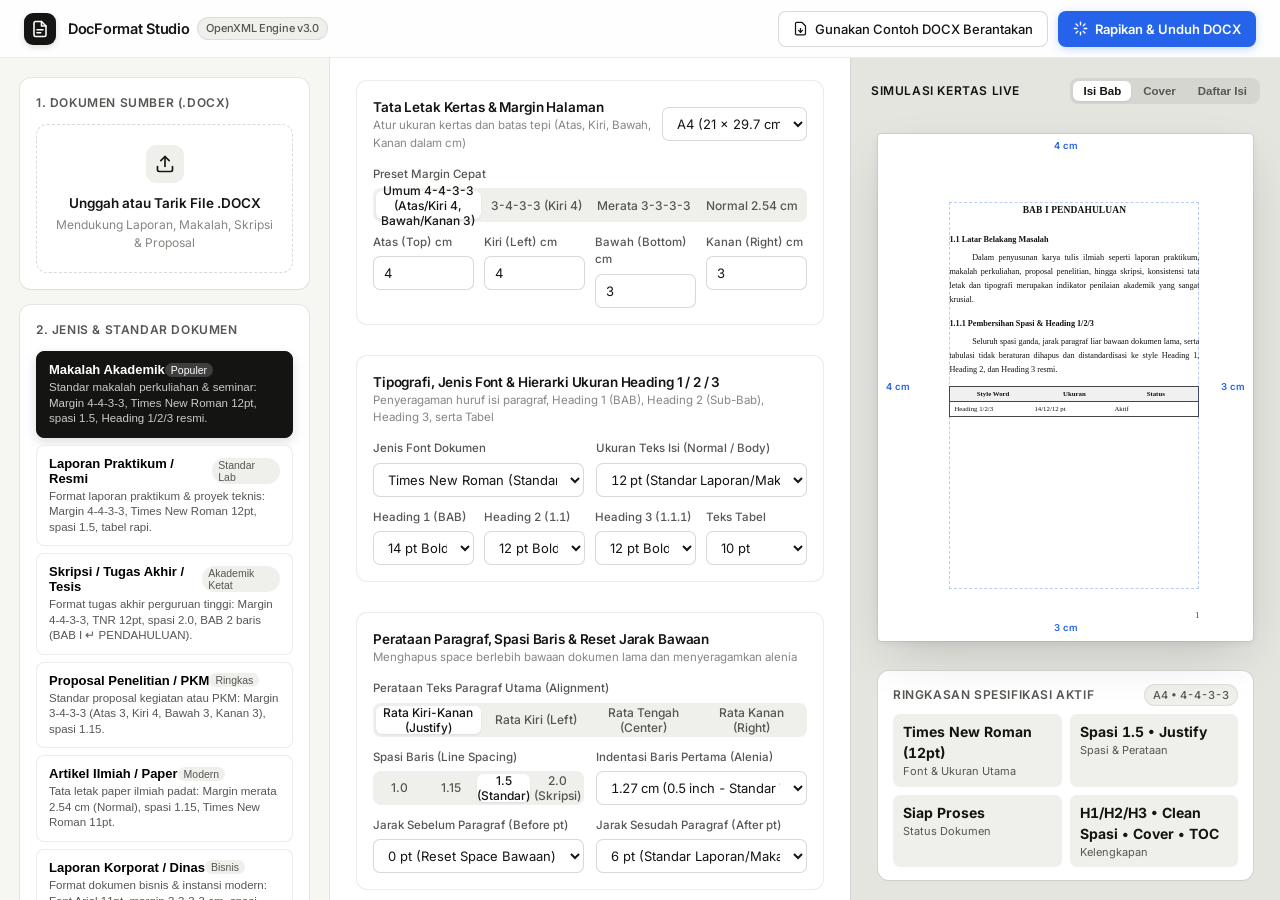
==== commit 7ab4c052: "mengubah format pemilihan bagian yang dirampikan menjadi lebih rapi" ====
--- a/static/index.html
+++ b/static/index.html
@@ -3,7 +3,7 @@
 <head>
   <meta charset="UTF-8" />
   <meta name="viewport" content="width=device-width, initial-scale=1.0" />
-  <title>DocFormat Studio — Otomatisasi Format Laporan, Makalah & Skripsi (.DOCX)</title>
+  <title>DocFormat Studio — Otomatisasi Format Laporan, Makalah &amp; Skripsi (.DOCX)</title>
   <link rel="preconnect" href="https://fonts.googleapis.com">
   <link rel="preconnect" href="https://fonts.gstatic.com" crossorigin>
   <link href="https://fonts.googleapis.com/css2?family=Inter:wght@400;500;600;700&display=swap" rel="stylesheet">
@@ -22,7 +22,7 @@
       </div>
       <div class="brand-title">
         DocFormat Studio
-        <span class="brand-pill">OpenXML Engine v2.4</span>
+        <span class="brand-pill">OpenXML Engine v3.0</span>
       </div>
     </div>
 
@@ -53,7 +53,7 @@
   </header>
 
   <main class="workspace-grid">
-    <!-- LEFT COLUMN: UPLOAD, PRESETS, MODULE CHECKLIST -->
+    <!-- LEFT COLUMN: UPLOAD, PRESETS, ADAPTIVE MODULE CONTROLS -->
     <aside class="col-panel col-left">
       <div class="panel-card">
         <div class="section-header">
@@ -91,75 +91,72 @@
 
       <div class="panel-card">
         <div class="section-header">
-          <span class="section-title">3. Bagian yang Dirapikan</span>
-          <button type="button" id="btnToggleAllModules" style="border:none;background:none;color:var(--brand);font-size:11.5px;font-weight:600;cursor:pointer;">Pilih Semua</button>
-        </div>
-        <div class="module-checklist" id="moduleChecklist">
-          <label class="module-chip checked" data-mod="margin">
-            <input type="checkbox" checked />
-            <span class="chip-box">✓</span>
-            <span>Margin &amp; Kertas</span>
-          </label>
-          <label class="module-chip checked" data-mod="font">
-            <input type="checkbox" checked />
-            <span class="chip-box">✓</span>
-            <span>Jenis Font</span>
-          </label>
-          <label class="module-chip checked" data-mod="font_size">
-            <input type="checkbox" checked />
-            <span class="chip-box">✓</span>
-            <span>Ukuran Teks</span>
-          </label>
-          <label class="module-chip checked" data-mod="alignment">
-            <input type="checkbox" checked />
-            <span class="chip-box">✓</span>
-            <span>Perataan Teks</span>
-          </label>
-          <label class="module-chip checked" data-mod="line_spacing">
-            <input type="checkbox" checked />
-            <span class="chip-box">✓</span>
-            <span>Spasi Baris</span>
-          </label>
-          <label class="module-chip checked" data-mod="paragraph_spacing">
-            <input type="checkbox" checked />
-            <span class="chip-box">✓</span>
-            <span>Jarak Paragraf</span>
-          </label>
-          <label class="module-chip checked" data-mod="indentation">
-            <input type="checkbox" checked />
-            <span class="chip-box">✓</span>
-            <span>Indentasi Alenia</span>
-          </label>
-          <label class="module-chip checked" data-mod="headings">
-            <input type="checkbox" checked />
-            <span class="chip-box">✓</span>
-            <span>Heading Bab/Sub</span>
-          </label>
-          <label class="module-chip checked" data-mod="page_numbers">
-            <input type="checkbox" checked />
-            <span class="chip-box">✓</span>
-            <span>Nomor Halaman</span>
-          </label>
-          <label class="module-chip checked" data-mod="tables">
-            <input type="checkbox" checked />
-            <span class="chip-box">✓</span>
-            <span>Format Tabel</span>
-          </label>
-          <label class="module-chip checked" data-mod="clean_empty_lines">
-            <input type="checkbox" checked />
-            <span class="chip-box">✓</span>
-            <span>Hapus Enter Kosong</span>
-          </label>
-          <label class="module-chip" data-mod="auto_toc">
-            <input type="checkbox" />
-            <span class="chip-box">✓</span>
-            <span>Daftar Isi Otomatis</span>
-          </label>
-          <label class="module-chip" data-mod="auto_cover" style="grid-column: span 2;">
-            <input type="checkbox" />
-            <span class="chip-box">✓</span>
-            <span>Buat Cover Otomatis (Jika Belum Ada)</span>
-          </label>
+          <span class="section-title">3. Mode &amp; Cakupan Perapian</span>
+        </div>
+
+        <div class="adaptive-controls-stack">
+          <div class="form-field">
+            <label class="form-label" for="selScopeMode">Cakupan Perapian Utama</label>
+            <select id="selScopeMode" class="select-control">
+              <option value="all" selected>Rapikan Seluruh Komponen (Rekomendasi)</option>
+              <option value="text_and_headings">Fokus Teks, Paragraf &amp; Heading Bab</option>
+              <option value="layout_only">Hanya Margin, Kertas &amp; Nomor Halaman</option>
+              <option value="custom">Kustom (Atur Per Bagian di Bawah)</option>
+            </select>
+          </div>
+
+          <div class="form-field">
+            <label class="form-label" for="selWhitespaceMode">Pembersihan Spasi &amp; Format Bawaan</label>
+            <select id="selWhitespaceMode" class="select-control">
+              <option value="aggressive" selected>Maksimal (Hapus Spasi Ganda, Tab Liar &amp; Enter Kosong)</option>
+              <option value="standard">Standar (Hapus Baris Kosong &amp; Rapikan Spasi Awal)</option>
+              <option value="keep">Pertahankan Spasi Bawaan Dokumen</option>
+            </select>
+          </div>
+
+          <div class="form-field">
+            <label class="form-label" for="selHeadingMode">Sistem Heading Bab &amp; Sub-Bab</label>
+            <select id="selHeadingMode" class="select-control">
+              <option value="Heading123" selected>Format Heading 1 / 2 / 3 Word (Outline Resmi)</option>
+              <option value="visual_only">Format Visual Saja (Tanpa Ubah Style Word)</option>
+              <option value="skip">Jangan Ubah Heading</option>
+            </select>
+          </div>
+
+          <div class="field-grid-2">
+            <div class="form-field">
+              <label class="form-label" for="selCoverMode">Halaman Cover</label>
+              <select id="selCoverMode" class="select-control">
+                <option value="auto_if_missing" selected>Otomatis Jika Belum Ada</option>
+                <option value="force">Selalu Buat Cover Baru</option>
+                <option value="skip">Jangan Tambah Cover</option>
+              </select>
+            </div>
+
+            <div class="form-field">
+              <label class="form-label" for="selTocMode">Daftar Isi (TOC)</label>
+              <select id="selTocMode" class="select-control">
+                <option value="auto_if_missing" selected>Otomatis Jika Belum Ada</option>
+                <option value="force">Selalu Buat Daftar Isi</option>
+                <option value="skip">Jangan Tambah</option>
+              </select>
+            </div>
+          </div>
+
+          <div class="form-field" id="customTargetBar">
+            <span class="form-label">Target Komponen Aktif (Klik untuk On/Off)</span>
+            <div class="pill-toggle-grid" id="targetPillGroup">
+              <button type="button" class="target-pill active" data-mod="margin">Margin &amp; Kertas</button>
+              <button type="button" class="target-pill active" data-mod="font">Jenis Font</button>
+              <button type="button" class="target-pill active" data-mod="font_size">Ukuran Teks</button>
+              <button type="button" class="target-pill active" data-mod="alignment">Perataan Teks</button>
+              <button type="button" class="target-pill active" data-mod="line_spacing">Spasi Baris</button>
+              <button type="button" class="target-pill active" data-mod="paragraph_spacing">Jarak Paragraf</button>
+              <button type="button" class="target-pill active" data-mod="indentation">Indentasi Alenia</button>
+              <button type="button" class="target-pill active" data-mod="tables">Perapian Tabel</button>
+              <button type="button" class="target-pill active" data-mod="page_numbers">Nomor Halaman</button>
+            </div>
+          </div>
         </div>
       </div>
     </aside>
@@ -173,7 +170,7 @@
             <div class="group-title">Tata Letak Kertas &amp; Margin Halaman</div>
             <div class="group-subtitle">Atur ukuran kertas dan batas tepi (Atas, Kiri, Bawah, Kanan dalam cm)</div>
           </div>
-          <select id="paperSize" class="select-control" style="width:130px;">
+          <select id="paperSize" class="select-control" style="width:145px;">
             <option value="A4">A4 (21 × 29.7 cm)</option>
             <option value="F4">F4 / Folio (21.5 × 33 cm)</option>
             <option value="Letter">Letter (21.6 × 27.9 cm)</option>
@@ -211,12 +208,12 @@
         </div>
       </div>
 
-      <!-- GROUP B: TIPOGRAFI, JENIS FONT & UKURAN TEKS -->
+      <!-- GROUP B: TIPOGRAFI, JENIS FONT & UKURAN HEADING 1/2/3 -->
       <div class="config-group" id="groupTypography">
         <div class="group-header">
           <div>
-            <div class="group-title">Tipografi, Jenis Font &amp; Ukuran Teks</div>
-            <div class="group-subtitle">Penyeragaman huruf isi paragraf, judul bab, sub-bab, serta isi tabel</div>
+            <div class="group-title">Tipografi, Jenis Font &amp; Hierarki Ukuran Heading 1 / 2 / 3</div>
+            <div class="group-subtitle">Penyeragaman huruf isi paragraf, Heading 1 (BAB), Heading 2 (Sub-Bab), Heading 3, serta Tabel</div>
           </div>
         </div>
 
@@ -234,7 +231,7 @@
             </select>
           </div>
           <div class="form-field">
-            <label class="form-label" for="fontSizeBody">Ukuran Teks Isi (Body pt)</label>
+            <label class="form-label" for="fontSizeBody">Ukuran Teks Isi (Normal / Body)</label>
             <select id="fontSizeBody" class="select-control tnum">
               <option value="10">10 pt</option>
               <option value="11">11 pt</option>
@@ -245,29 +242,38 @@
           </div>
         </div>
 
-        <div class="field-grid-3 tnum">
-          <div class="form-field">
-            <label class="form-label" for="fontSizeH1">Judul BAB (Heading 1)</label>
+        <div class="field-grid-4 tnum">
+          <div class="form-field">
+            <label class="form-label" for="fontSizeH1">Heading 1 (BAB)</label>
             <select id="fontSizeH1" class="select-control">
-              <option value="12">12 pt (Bold)</option>
-              <option value="13">13 pt (Bold)</option>
-              <option value="14" selected>14 pt (Bold - Standar)</option>
-              <option value="16">16 pt (Bold)</option>
-            </select>
-          </div>
-          <div class="form-field">
-            <label class="form-label" for="fontSizeH2">Sub-Bab (Heading 2)</label>
+              <option value="12">12 pt Bold</option>
+              <option value="13">13 pt Bold</option>
+              <option value="14" selected>14 pt Bold</option>
+              <option value="16">16 pt Bold</option>
+            </select>
+          </div>
+          <div class="form-field">
+            <label class="form-label" for="fontSizeH2">Heading 2 (1.1)</label>
             <select id="fontSizeH2" class="select-control">
-              <option value="11">11 pt (Bold)</option>
-              <option value="12" selected>12 pt (Bold - Standar)</option>
-              <option value="13">13 pt (Bold)</option>
-            </select>
-          </div>
-          <div class="form-field">
-            <label class="form-label" for="fontSizeTable">Ukuran Teks Tabel</label>
+              <option value="11">11 pt Bold</option>
+              <option value="12" selected>12 pt Bold</option>
+              <option value="13">13 pt Bold</option>
+              <option value="14">14 pt Bold</option>
+            </select>
+          </div>
+          <div class="form-field">
+            <label class="form-label" for="fontSizeH3">Heading 3 (1.1.1)</label>
+            <select id="fontSizeH3" class="select-control">
+              <option value="11">11 pt Bold</option>
+              <option value="12" selected>12 pt Bold</option>
+              <option value="13">13 pt Bold</option>
+            </select>
+          </div>
+          <div class="form-field">
+            <label class="form-label" for="fontSizeTable">Teks Tabel</label>
             <select id="fontSizeTable" class="select-control">
               <option value="9">9 pt</option>
-              <option value="10" selected>10 pt (Rapi &amp; Proporsional)</option>
+              <option value="10" selected>10 pt</option>
               <option value="11">11 pt</option>
               <option value="12">12 pt</option>
             </select>
@@ -279,8 +285,8 @@
       <div class="config-group" id="groupParagraph">
         <div class="group-header">
           <div>
-            <div class="group-title">Perataan Paragraf, Spasi Baris &amp; Indentasi</div>
-            <div class="group-subtitle">Kontrol rata kiri/kanan/tengah/justify, line spacing, dan jarak antar alenia</div>
+            <div class="group-title">Perataan Paragraf, Spasi Baris &amp; Reset Jarak Bawaan</div>
+            <div class="group-subtitle">Menghapus space berlebih bawaan dokumen lama dan menyeragamkan alenia</div>
           </div>
         </div>
 
@@ -320,44 +326,49 @@
           <div class="form-field">
             <label class="form-label" for="spaceBefore">Jarak Sebelum Paragraf (Before pt)</label>
             <select id="spaceBefore" class="select-control">
-              <option value="0" selected>0 pt (Standar)</option>
+              <option value="0" selected>0 pt (Reset Space Bawaan)</option>
               <option value="3">3 pt</option>
               <option value="6">6 pt</option>
-              <option value="12">12 pt</option>
             </select>
           </div>
           <div class="form-field">
             <label class="form-label" for="spaceAfter">Jarak Sesudah Paragraf (After pt)</label>
             <select id="spaceAfter" class="select-control">
-              <option value="0">0 pt (Rapat / Skripsi 2.0)</option>
+              <option value="0">0 pt (Rapat / Standar Skripsi 2.0)</option>
               <option value="4">4 pt</option>
               <option value="6" selected>6 pt (Standar Laporan/Makalah)</option>
               <option value="8">8 pt</option>
-              <option value="10">10 pt</option>
-            </select>
-          </div>
-        </div>
-      </div>
-
-      <!-- GROUP D: HEADING BAB, SUB-BAB & PENOMORAN HALAMAN -->
+            </select>
+          </div>
+        </div>
+      </div>
+
+      <!-- GROUP D: HEADING BAB (H1), SUB-BAB (H2/H3) & PENOMORAN HALAMAN -->
       <div class="config-group" id="groupStructure">
         <div class="group-header">
           <div>
-            <div class="group-title">Heading Bab, Sub-Bab &amp; Penomoran Halaman</div>
-            <div class="group-subtitle">Aturan judul BAB baru, kapitalisasi, warna teks, dan letak nomor halaman</div>
-          </div>
-        </div>
-
-        <div class="field-grid-2" style="margin-bottom:10px;">
-          <div class="form-field">
-            <label class="form-label" for="alignH1">Perataan Judul BAB (Heading 1)</label>
+            <div class="group-title">Format Heading 1 / 2 / 3 (Bab &amp; Sub-Bab) &amp; Nomor Halaman</div>
+            <div class="group-subtitle">Gaya tampilan BAB, orientasi Heading, dan posisi nomor halaman</div>
+          </div>
+        </div>
+
+        <div class="field-grid-3" style="margin-bottom:12px;">
+          <div class="form-field">
+            <label class="form-label" for="babLayout">Gaya Penulisan Judul BAB (Heading 1)</label>
+            <select id="babLayout" class="select-control">
+              <option value="single_line" selected>1 Baris (BAB I PENDAHULUAN)</option>
+              <option value="split_line">2 Baris (BAB I ↵ PENDAHULUAN)</option>
+            </select>
+          </div>
+          <div class="form-field">
+            <label class="form-label" for="alignH1">Perataan Heading 1 (BAB)</label>
             <select id="alignH1" class="select-control">
-              <option value="center" selected>Rata Tengah (Center - Standar BAB)</option>
+              <option value="center" selected>Rata Tengah (Center)</option>
               <option value="left">Rata Kiri (Left)</option>
             </select>
           </div>
           <div class="form-field">
-            <label class="form-label" for="pageNumPos">Posisi Penomoran Halaman</label>
+            <label class="form-label" for="pageNumPos">Posisi Nomor Halaman</label>
             <select id="pageNumPos" class="select-control">
               <option value="bottom_right" selected>Bawah Kanan (Footer Right)</option>
               <option value="bottom_center">Bawah Tengah (Footer Center)</option>
@@ -369,7 +380,7 @@
 
         <div class="switch-row">
           <div>
-            <div class="switch-label">Mulai Setiap BAB di Halaman Baru (Page Break Before)</div>
+            <div class="switch-label">Mulai Setiap Heading 1 (BAB) di Halaman Baru (Page Break)</div>
             <div class="switch-sub">Otomatis memindahkan BAB I, BAB II, BAB III, Daftar Pustaka ke lembaran baru</div>
           </div>
           <div id="swPageBreakBab" class="toggle-switch on" role="switch" aria-checked="true"></div>
@@ -378,15 +389,15 @@
         <div class="switch-row">
           <div>
             <div class="switch-label">Kapitalisasi Judul BAB Otomatis (UPPERCASE)</div>
-            <div class="switch-sub">Mengubah "bab i pendahuluan" menjadi "BAB I PENDAHULUAN" cetak tebal</div>
+            <div class="switch-sub">Menyeragamkan Heading 1 menjadi huruf kapital cetak tebal tanpa indentasi liar</div>
           </div>
           <div id="swUppercaseBab" class="toggle-switch on" role="switch" aria-checked="true"></div>
         </div>
 
         <div class="switch-row">
           <div>
-            <div class="switch-label">Netralkan Warna Teks ke Hitam Resmi (#000000)</div>
-            <div class="switch-sub">Menghapus warna teks biru/merah/abu-abu hasil copy-paste dari web</div>
+            <div class="switch-label">Netralkan Warna Teks &amp; Highlight ke Hitam Resmi (#000000)</div>
+            <div class="switch-sub">Menghapus warna teks biru/merah/abu-abu serta background shading bawaan</div>
           </div>
           <div id="swForceBlack" class="toggle-switch on" role="switch" aria-checked="true"></div>
         </div>
@@ -396,13 +407,9 @@
       <div class="config-group" id="groupCover">
         <div class="group-header">
           <div>
-            <div class="group-title">Halaman Sampul (Cover) Otomatis</div>
-            <div class="group-subtitle">Disisipkan di halaman pertama apabila dokumen belum memiliki cover</div>
-          </div>
-          <label style="display:flex;align-items:center;gap:6px;font-size:12px;font-weight:500;cursor:pointer;">
-            <input type="checkbox" id="chkForceCover" />
-            <span>Paksa Tambah Cover</span>
-          </label>
+            <div class="group-title">Data Halaman Sampul (Cover) Otomatis</div>
+            <div class="group-subtitle">Digunakan saat opsi Halaman Cover diatur ke Otomatis atau Selalu Buat Baru</div>
+          </div>
         </div>
 
         <div class="field-grid-2" style="margin-bottom:10px;">
@@ -494,7 +501,7 @@
             <span class="stat-lbl">Status Dokumen</span>
           </div>
           <div class="stat-item">
-            <span class="stat-val" id="stExtras">Penomoran Aktif</span>
+            <span class="stat-val" id="stExtras">Heading 1/2/3 Aktif</span>
             <span class="stat-lbl">Kelengkapan</span>
           </div>
         </div>
--- a/static/styles.css
+++ b/static/styles.css
@@ -412,6 +412,49 @@
   color: #fff;
 }
 
+.adaptive-controls-stack {
+  display: flex;
+  flex-direction: column;
+  gap: 11px;
+}
+
+.pill-toggle-grid {
+  display: flex;
+  flex-wrap: wrap;
+  gap: 6px;
+  margin-top: 2px;
+}
+
+.target-pill {
+  border: 1px solid var(--border-strong);
+  background: var(--bg-surface);
+  color: var(--text-secondary);
+  font-family: inherit;
+  font-size: 11.5px;
+  font-weight: 500;
+  padding: 5px 10px;
+  border-radius: 99px;
+  cursor: pointer;
+  transition: all 150ms var(--ease-out);
+  user-select: none;
+}
+
+.target-pill:hover {
+  background: var(--bg-subtle);
+  color: var(--text-primary);
+}
+
+.target-pill:active {
+  transform: scale(0.96);
+}
+
+.target-pill.active {
+  background: var(--text-primary);
+  border-color: var(--text-primary);
+  color: #ffffff;
+  box-shadow: 0 1px 3px rgba(0, 0, 0, 0.12);
+}
+
 .config-group {
   border: 1px solid var(--border-subtle);
   border-radius: var(--radius-md);
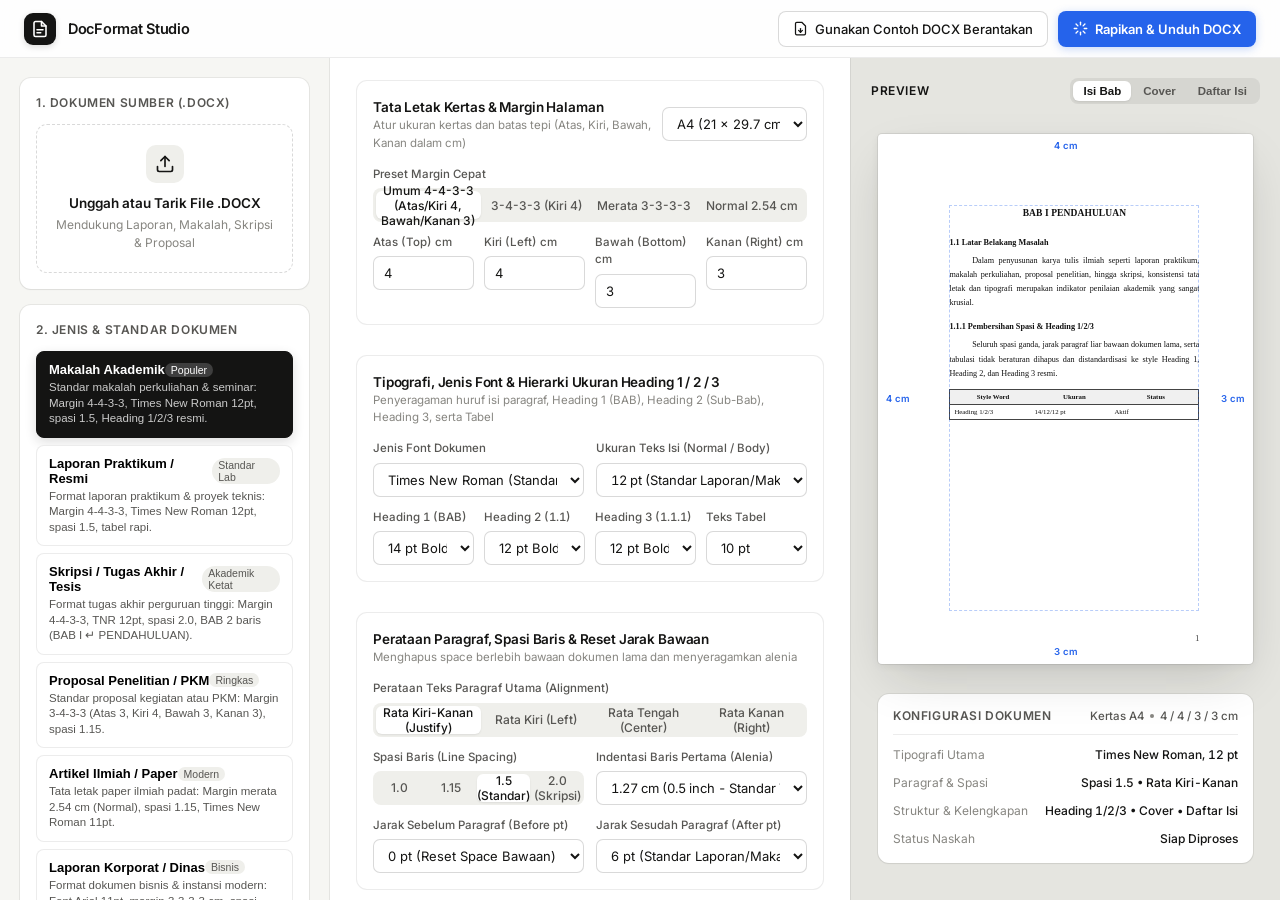
==== commit 95bbf4c5: "Big Bug Fix(maybe)" ====
--- a/static/index.html
+++ b/static/index.html
@@ -22,7 +22,6 @@
       </div>
       <div class="brand-title">
         DocFormat Studio
-        <span class="brand-pill">OpenXML Engine v3.0</span>
       </div>
     </div>
 
@@ -408,53 +407,82 @@
         <div class="group-header">
           <div>
             <div class="group-title">Data Halaman Sampul (Cover) Otomatis</div>
-            <div class="group-subtitle">Digunakan saat opsi Halaman Cover diatur ke Otomatis atau Selalu Buat Baru</div>
+            <div class="group-subtitle">Mendukung penyusunan perorangan (individu) maupun kelompok dengan NIM/NPM per anggota</div>
+          </div>
+          <div class="segmented-pills" id="authorModeGroup" style="width:210px;">
+            <button type="button" class="seg-btn active" data-mode="single">Sendiri / Individu</button>
+            <button type="button" class="seg-btn" data-mode="group">Kelompok</button>
           </div>
         </div>
 
         <div class="field-grid-2" style="margin-bottom:10px;">
           <div class="form-field">
             <label class="form-label" for="covDocLabel">Label Jenis Dokumen</label>
-            <input type="text" id="covDocLabel" class="input-control" value="MAKALAH" placeholder="MAKALAH / LAPORAN AKHIR / SKRIPSI" />
+            <input type="text" id="covDocLabel" class="input-control" value="" placeholder="Contoh: MAKALAH / LAPORAN AKHIR / SKRIPSI" />
           </div>
           <div class="form-field">
             <label class="form-label" for="covCourse">Mata Kuliah / Proyek (Opsional)</label>
-            <input type="text" id="covCourse" class="input-control" value="Metodologi Penelitian &amp; Tata Tulis Ilmiah" placeholder="Nama Mata Kuliah" />
+            <input type="text" id="covCourse" class="input-control" value="" placeholder="Contoh: Metodologi Penelitian &amp; Tata Tulis Ilmiah" />
           </div>
         </div>
 
         <div class="form-field" style="margin-bottom:10px;">
           <label class="form-label" for="covTitle">Judul Lengkap Laporan / Makalah</label>
-          <input type="text" id="covTitle" class="input-control" value="IMPLEMENTASI OTOMATISASI TATA LETAK DOKUMEN KARYA ILMIAH BERBASIS OPENXML" placeholder="Masukkan judul dokumen..." />
-        </div>
-
-        <div class="field-grid-3" style="margin-bottom:10px;">
-          <div class="form-field">
-            <label class="form-label" for="covAuthor">Nama Penyusun / Kelompok</label>
-            <input type="text" id="covAuthor" class="input-control" value="Ahmad Fauzan &amp; Tim Peneliti" />
+          <input type="text" id="covTitle" class="input-control" value="" placeholder="Contoh: ANALISIS DAN OTOMATISASI TATA LETAK DOKUMEN KARYA TULIS ILMIAH" />
+        </div>
+
+        <!-- MODE SENDIRI / INDIVIDU -->
+        <div id="singleAuthorSection" class="field-grid-2" style="margin-bottom:10px;">
+          <div class="form-field">
+            <label class="form-label" for="covAuthor">Nama Lengkap Penyusun</label>
+            <input type="text" id="covAuthor" class="input-control" value="" placeholder="Contoh: Ahmad Fauzan" />
           </div>
           <div class="form-field">
             <label class="form-label" for="covNim">NIM / NPM / NIP</label>
-            <input type="text" id="covNim" class="input-control tnum" value="2201040089" />
-          </div>
+            <input type="text" id="covNim" class="input-control tnum" value="" placeholder="Contoh: 2201040089" />
+          </div>
+        </div>
+
+        <!-- MODE KELOMPOK -->
+        <div id="groupAuthorSection" style="display:none;margin-bottom:12px;padding:12px;border-radius:9px;background:var(--bg-app);border:1px solid var(--border-subtle);">
+          <div class="field-grid-2" style="margin-bottom:10px;align-items:end;">
+            <div class="form-field">
+              <label class="form-label" for="covGroupName">Nama / Nomor Kelompok (Opsional)</label>
+              <input type="text" id="covGroupName" class="input-control" value="" placeholder="Contoh: Kelompok 3" />
+            </div>
+            <div style="display:flex;justify-content:flex-end;">
+              <button type="button" id="btnAddMember" class="btn-add-member">
+                <svg width="13" height="13" viewBox="0 0 24 24" fill="none" stroke="currentColor" stroke-width="2.3" stroke-linecap="round" stroke-linejoin="round">
+                  <line x1="12" y1="5" x2="12" y2="19"></line>
+                  <line x1="5" y1="12" x2="19" y2="12"></line>
+                </svg>
+                Tambah Anggota Kelompok
+              </button>
+            </div>
+          </div>
+
+          <div class="member-list-stack" id="groupMembersList"></div>
+        </div>
+
+        <div class="field-grid-2" style="margin-bottom:10px;">
           <div class="form-field">
             <label class="form-label" for="covLecturer">Dosen Pengampu / Pembimbing</label>
-            <input type="text" id="covLecturer" class="input-control" value="Dr. Ir. Hendra Wijaya, M.Kom." />
-          </div>
-        </div>
-
-        <div class="field-grid-3">
+            <input type="text" id="covLecturer" class="input-control" value="" placeholder="Contoh: Dr. Ir. Hendra Wijaya, M.Kom." />
+          </div>
           <div class="form-field">
             <label class="form-label" for="covFaculty">Fakultas / Program Studi</label>
-            <input type="text" id="covFaculty" class="input-control" value="FAKULTAS ILMU KOMPUTER" />
-          </div>
+            <input type="text" id="covFaculty" class="input-control" value="" placeholder="Contoh: FAKULTAS ILMU KOMPUTER" />
+          </div>
+        </div>
+
+        <div class="field-grid-2">
           <div class="form-field">
             <label class="form-label" for="covInstitution">Nama Universitas / Instansi</label>
-            <input type="text" id="covInstitution" class="input-control" value="UNIVERSITAS INDONESIA RAYA" />
+            <input type="text" id="covInstitution" class="input-control" value="" placeholder="Contoh: UNIVERSITAS INDONESIA RAYA" />
           </div>
           <div class="form-field">
             <label class="form-label" for="covYear">Kota &amp; Tahun</label>
-            <input type="text" id="covYear" class="input-control tnum" value="JAKARTA • 2026" />
+            <input type="text" id="covYear" class="input-control tnum" value="" placeholder="Contoh: JAKARTA • 2026" />
           </div>
         </div>
       </div>
@@ -463,7 +491,7 @@
     <!-- RIGHT COLUMN: LIVE INTERACTIVE PAPER SIMULATOR & STATS -->
     <aside class="col-panel col-right">
       <div class="preview-toolbar">
-        <span class="section-title" style="color:var(--text-primary);">Simulasi Kertas Live</span>
+        <span class="section-title" style="color:var(--text-primary);">Preview</span>
         <div class="preview-tabs" id="previewTabs">
           <button type="button" class="preview-tab active" data-tab="body">Isi Bab</button>
           <button type="button" class="preview-tab" data-tab="cover">Cover</button>
@@ -483,26 +511,30 @@
       </div>
 
       <div class="stats-drawer" id="statsDrawer">
-        <div style="display:flex;align-items:center;justify-content:space-between;">
-          <span class="section-title">Ringkasan Spesifikasi Aktif</span>
-          <span id="activeSpecBadge" class="brand-pill tnum">A4 • 4-4-3-3</span>
-        </div>
-        <div class="stats-grid tnum" id="liveSpecGrid">
-          <div class="stat-item">
-            <span class="stat-val" id="stFont">Times New Roman</span>
-            <span class="stat-lbl">Font &amp; Ukuran Utama</span>
-          </div>
-          <div class="stat-item">
-            <span class="stat-val" id="stSpacing">1.5 Baris • Justify</span>
-            <span class="stat-lbl">Spasi &amp; Perataan</span>
-          </div>
-          <div class="stat-item">
-            <span class="stat-val" id="stParaCount">Siap Proses</span>
-            <span class="stat-lbl">Status Dokumen</span>
-          </div>
-          <div class="stat-item">
-            <span class="stat-val" id="stExtras">Heading 1/2/3 Aktif</span>
-            <span class="stat-lbl">Kelengkapan</span>
+        <div class="spec-header-row">
+          <span class="section-title">Konfigurasi Dokumen</span>
+          <span class="spec-meta-text tnum" id="activeSpecBadge">
+            <span id="specPaperText">Kertas A4</span>
+            <span class="spec-meta-dot"></span>
+            <span id="specMarginText">4 / 4 / 3 / 3 cm</span>
+          </span>
+        </div>
+        <div class="spec-table-list tnum" id="liveSpecGrid">
+          <div class="spec-row-item">
+            <span class="spec-row-key">Tipografi Utama</span>
+            <span class="spec-row-val" id="stFont">Times New Roman, 12 pt</span>
+          </div>
+          <div class="spec-row-item">
+            <span class="spec-row-key">Paragraf &amp; Spasi</span>
+            <span class="spec-row-val" id="stSpacing">Spasi 1.5 • Rata Kiri-Kanan</span>
+          </div>
+          <div class="spec-row-item">
+            <span class="spec-row-key">Struktur &amp; Kelengkapan</span>
+            <span class="spec-row-val" id="stExtras">Heading 1/2/3 • Cover • TOC</span>
+          </div>
+          <div class="spec-row-item">
+            <span class="spec-row-key">Status Naskah</span>
+            <span class="spec-row-val" id="stParaCount">Siap Diproses</span>
           </div>
         </div>
       </div>
--- a/static/styles.css
+++ b/static/styles.css
@@ -846,30 +846,118 @@
   padding: 13px 15px;
 }
 
-.stats-grid {
+.spec-header-row {
+  display: flex;
+  align-items: center;
+  justify-content: space-between;
+  padding-bottom: 9px;
+  margin-bottom: 9px;
+  border-bottom: 1px solid var(--border-subtle);
+}
+
+.spec-meta-text {
+  font-size: 11.5px;
+  font-weight: 500;
+  color: var(--text-secondary);
+  display: inline-flex;
+  align-items: center;
+  gap: 6px;
+}
+
+.spec-meta-dot {
+  width: 4px;
+  height: 4px;
+  border-radius: 50%;
+  background: var(--text-tertiary);
+}
+
+.spec-table-list {
+  display: flex;
+  flex-direction: column;
+  gap: 6px;
+}
+
+.spec-row-item {
+  display: flex;
+  align-items: baseline;
+  justify-content: space-between;
+  font-size: 12px;
+  padding: 2px 0;
+}
+
+.spec-row-key {
+  color: var(--text-tertiary);
+  font-weight: 400;
+}
+
+.spec-row-val {
+  color: var(--text-primary);
+  font-weight: 500;
+  text-align: right;
+}
+
+.member-list-stack {
+  display: flex;
+  flex-direction: column;
+  gap: 8px;
+  margin-bottom: 10px;
+}
+
+.member-row {
   display: grid;
-  grid-template-columns: repeat(2, 1fr);
+  grid-template-columns: 24px 1.3fr 1fr 32px;
   gap: 8px;
-  margin-top: 8px;
-}
-
-.stat-item {
+  align-items: center;
+  animation: slideFadeIn 180ms var(--ease-out);
+}
+
+.member-idx {
+  font-size: 11.5px;
+  font-weight: 600;
+  color: var(--text-tertiary);
+  text-align: center;
+}
+
+.btn-icon-remove {
+  height: 32px;
+  width: 32px;
+  border-radius: 7px;
+  border: 1px solid var(--border-subtle);
+  background: var(--bg-surface);
+  color: var(--text-secondary);
+  cursor: pointer;
+  display: inline-flex;
+  align-items: center;
+  justify-content: center;
+  transition: all 140ms var(--ease-out);
+}
+
+.btn-icon-remove:hover {
+  background: #fee2e2;
+  border-color: #fca5a5;
+  color: #dc2626;
+}
+
+.btn-add-member {
+  height: 32px;
+  padding: 0 11px;
+  border-radius: 7px;
+  border: 1px dashed var(--border-strong);
   background: var(--bg-subtle);
-  padding: 7px 10px;
-  border-radius: 7px;
-  display: flex;
-  flex-direction: column;
-}
-
-.stat-val {
-  font-weight: 700;
-  font-size: 14px;
-  color: var(--text-primary);
-}
-
-.stat-lbl {
-  font-size: 11px;
-  color: var(--text-secondary);
+  color: var(--text-primary);
+  font-family: inherit;
+  font-size: 12px;
+  font-weight: 500;
+  cursor: pointer;
+  display: inline-flex;
+  align-items: center;
+  gap: 6px;
+  transition: all 150ms var(--ease-out);
+}
+
+.btn-add-member:hover {
+  background: var(--bg-hover);
+  border-color: var(--text-primary);
 }
 
 @keyframes slideFadeIn {
